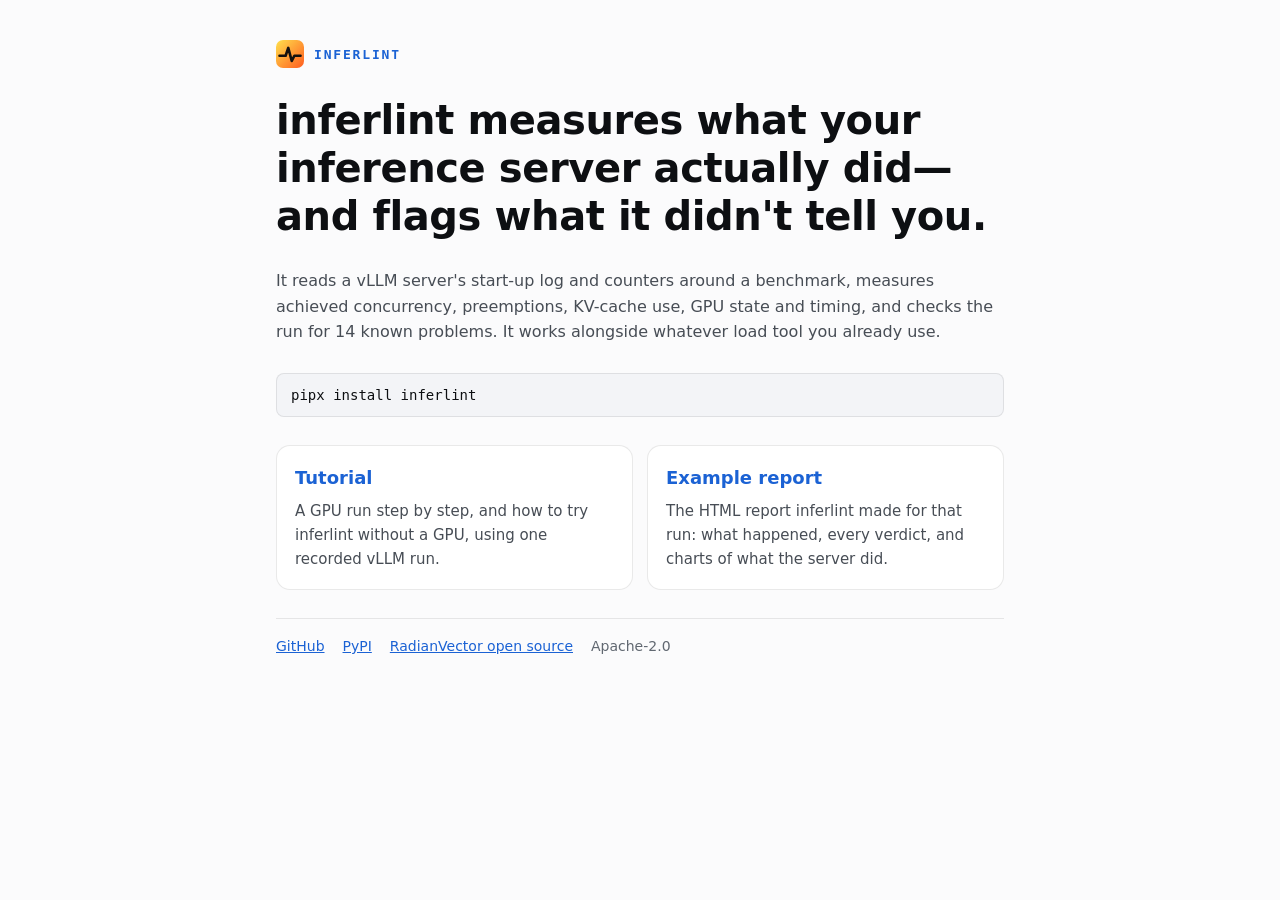
==== docs/index.html @ d8fa6d24 "Tutorial and example report on GitHub Pages docs/ becomes the GitHub Pages site (radianvector.github" ====
<!doctype html>
<html lang="en">
<head>
<meta charset="utf-8">
<meta name="viewport" content="width=device-width,initial-scale=1">
<title>inferlint</title>
<meta name="description" content="inferlint measures what your inference server actually did, and flags what it didn't tell you.">
<link rel="icon" href="data:image/svg+xml,%3Csvg xmlns=%22http://www.w3.org/2000/svg%22 viewBox=%220 0 32 32%22%3E%3Cdefs%3E%3ClinearGradient id=%22inferlint-g%22 x1=%220%22 y1=%220%22 x2=%221%22 y2=%221%22%3E%3Cstop offset=%220%22 stop-color=%22%23ffe14d%22/%3E%3Cstop offset=%221%22 stop-color=%22%23ff5c1f%22/%3E%3C/linearGradient%3E%3C/defs%3E%3Crect width=%2232%22 height=%2232%22 rx=%228%22 fill=%22url%28%23inferlint-g%29%22/%3E%3Cpath d=%22M4 18h7l3-9 4 15 3-6h7%22 fill=%22none%22 stroke=%22%2314110f%22 stroke-width=%223%22 stroke-linecap=%22round%22 stroke-linejoin=%22round%22/%3E%3C/svg%3E">
<style>
:root{
  --page:#fbfbfc;--surface:#ffffff;--ink:#0d0f12;--ink-2:#474d55;--muted:#616871;
  --hair:rgba(13,15,18,.09);--accent:#1b62d4;--hover:rgba(27,98,212,.06);--code-bg:#f3f4f7;
  --sans:'Inter',-apple-system,BlinkMacSystemFont,'Segoe UI',Roboto,system-ui,sans-serif;
  --mono:ui-monospace,SFMono-Regular,'SF Mono',Menlo,Consolas,monospace;
}
@media (prefers-color-scheme:dark){:root{color-scheme:dark;
  --page:#08090a;--surface:#0f1113;--ink:#f4f5f7;--ink-2:#b2b7be;--muted:#8d939b;
  --hair:rgba(255,255,255,.09);--accent:#5fa0ff;--hover:rgba(95,160,255,.08);--code-bg:#15181c;}}
*{box-sizing:border-box}
body{margin:0;background:var(--page);color:var(--ink);font:16px/1.6 var(--sans);-webkit-font-smoothing:antialiased}
.wrap{max-width:760px;margin:0 auto;padding:40px 16px 64px;display:flex;flex-direction:column;gap:28px}
.brand{display:flex;align-items:center;gap:10px;font:700 13px/1 var(--mono);letter-spacing:.14em;text-transform:uppercase;color:var(--accent)}
.brand svg{width:28px;height:28px}
h1{margin:0;font-size:clamp(28px,5vw,40px);line-height:1.2;letter-spacing:-.01em;font-weight:600}
p{margin:0;color:var(--ink-2)}
code{font-family:var(--mono);font-size:14px;background:var(--code-bg);border:1px solid var(--hair);border-radius:8px;padding:10px 14px;display:block;overflow-x:auto}
.cards{display:grid;grid-template-columns:repeat(auto-fit,minmax(260px,1fr));gap:14px}
.cards a{display:flex;flex-direction:column;gap:6px;padding:18px;border:1px solid var(--hair);border-radius:14px;background:var(--surface);color:inherit;text-decoration:none}
.cards a:hover{background:var(--hover);border-color:var(--accent)}
.cards b{font-size:18px;color:var(--accent)}
.cards span{color:var(--ink-2);font-size:15px}
footer{display:flex;flex-wrap:wrap;gap:6px 18px;font-size:14px;color:var(--muted);border-top:1px solid var(--hair);padding-top:16px}
footer a{color:var(--accent)}
</style>
</head>
<body>
<div class="wrap">
  <div class="brand"><svg viewBox="0 0 32 32" aria-hidden="true"><defs><linearGradient id="lg" x1="0" y1="0" x2="1" y2="1"><stop offset="0" stop-color="#ffe14d"/><stop offset="1" stop-color="#ff5c1f"/></linearGradient></defs><rect width="32" height="32" rx="8" fill="url(#lg)"/><path d="M4 18h7l3-9 4 15 3-6h7" fill="none" stroke="#14110f" stroke-width="3" stroke-linecap="round" stroke-linejoin="round"/></svg>inferlint</div>
  <h1>inferlint measures what your inference server actually did—and flags what it didn't tell you.</h1>
  <p>It reads a vLLM server's start-up log and counters around a benchmark, measures achieved concurrency, preemptions, KV-cache use, GPU state and timing, and checks the run for 14 known problems. It works alongside whatever load tool you already use.</p>
  <code>pipx install inferlint</code>
  <nav class="cards" aria-label="Pages">
    <a href="tutorial.html"><b>Tutorial</b><span>A GPU run step by step, and how to try inferlint without a GPU, using one recorded vLLM run.</span></a>
    <a href="example-report.html"><b>Example report</b><span>The HTML report inferlint made for that run: what happened, every verdict, and charts of what the server did.</span></a>
  </nav>
  <footer>
    <a href="https://github.com/radianvector/inferlint">GitHub</a>
    <a href="https://pypi.org/project/inferlint/">PyPI</a>
    <a href="https://radianvector.com/open-source/">RadianVector open source</a>
    <span>Apache-2.0</span>
  </footer>
</div>
</body>
</html>
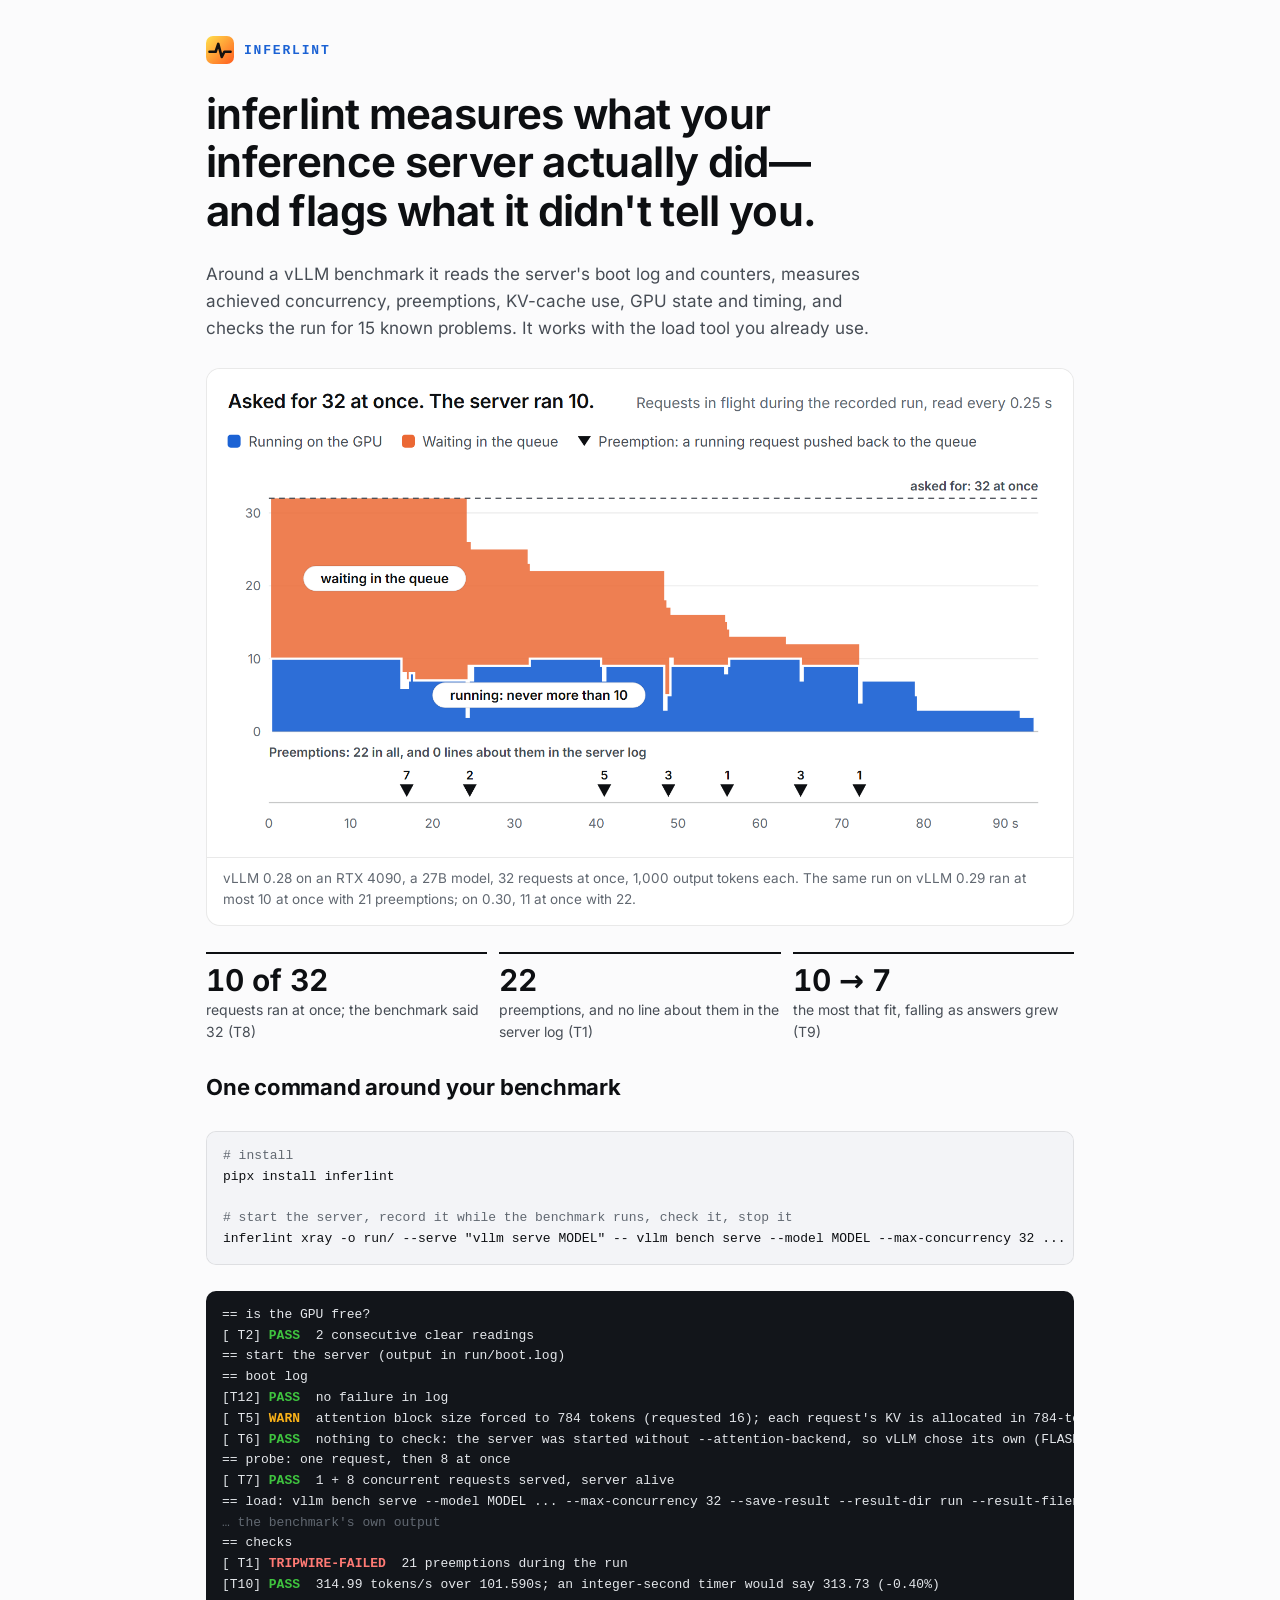
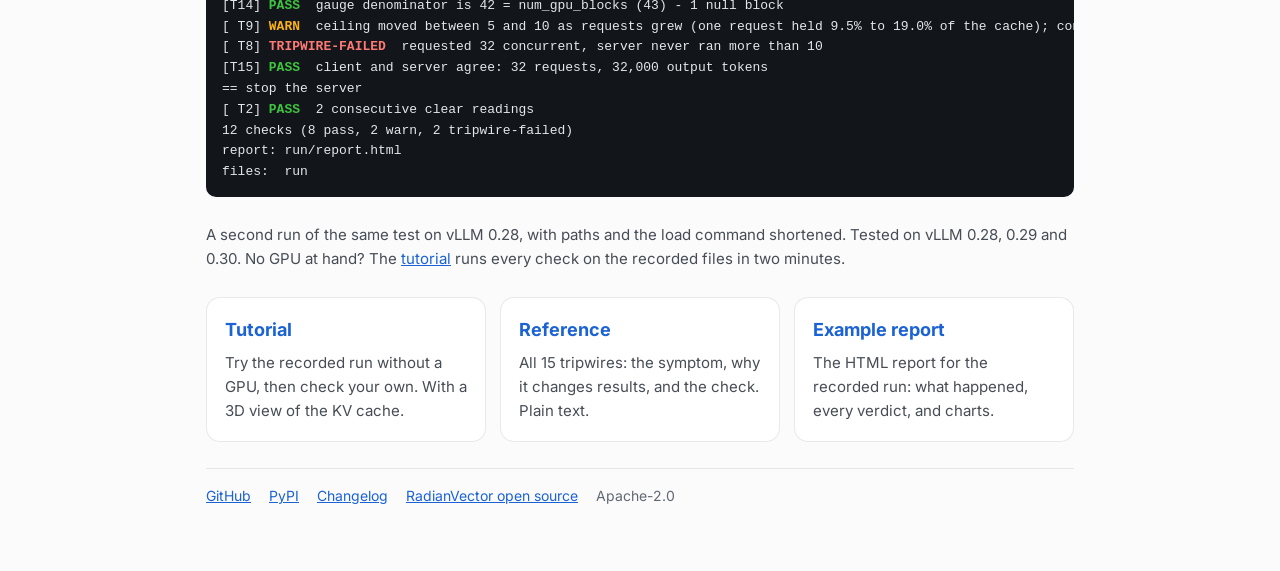
==== commit 85eab393: "Docs for 0.2.0: xray, tested versions, landing page - README: badges, the no-GPU path first, xray wi" ====
--- a/docs/index.html
+++ b/docs/index.html
@@ -5,47 +5,116 @@
 <meta name="viewport" content="width=device-width,initial-scale=1">
 <title>inferlint</title>
 <meta name="description" content="inferlint measures what your inference server actually did, and flags what it didn't tell you.">
+<meta property="og:type" content="website">
+<meta property="og:title" content="inferlint: asked for 32 at once, the server ran 10">
+<meta property="og:description" content="inferlint measures what your inference server actually did, and flags what it didn't tell you. Tested on vLLM 0.28, 0.29 and 0.30.">
+<meta property="og:url" content="https://radianvector.github.io/inferlint/">
+<meta property="og:image" content="https://radianvector.github.io/inferlint/img/og.png">
+<meta name="twitter:card" content="summary_large_image">
 <link rel="icon" href="data:image/svg+xml,%3Csvg xmlns=%22http://www.w3.org/2000/svg%22 viewBox=%220 0 32 32%22%3E%3Cdefs%3E%3ClinearGradient id=%22inferlint-g%22 x1=%220%22 y1=%220%22 x2=%221%22 y2=%221%22%3E%3Cstop offset=%220%22 stop-color=%22%23ffe14d%22/%3E%3Cstop offset=%221%22 stop-color=%22%23ff5c1f%22/%3E%3C/linearGradient%3E%3C/defs%3E%3Crect width=%2232%22 height=%2232%22 rx=%228%22 fill=%22url%28%23inferlint-g%29%22/%3E%3Cpath d=%22M4 18h7l3-9 4 15 3-6h7%22 fill=%22none%22 stroke=%22%2314110f%22 stroke-width=%223%22 stroke-linecap=%22round%22 stroke-linejoin=%22round%22/%3E%3C/svg%3E">
 <style>
+@font-face{font-family:'Inter';font-style:normal;font-weight:100 900;font-display:swap;src:url(fonts/inter-latin-wght-normal.woff2) format('woff2')}
 :root{
   --page:#fbfbfc;--surface:#ffffff;--ink:#0d0f12;--ink-2:#474d55;--muted:#616871;
-  --hair:rgba(13,15,18,.09);--accent:#1b62d4;--hover:rgba(27,98,212,.06);--code-bg:#f3f4f7;
-  --sans:'Inter',-apple-system,BlinkMacSystemFont,'Segoe UI',Roboto,system-ui,sans-serif;
+  --hair:rgba(13,15,18,.09);--accent:#1b62d4;--wash:rgba(27,98,212,.06);--code-bg:#f3f4f7;
+  --term-bg:#12151a;--term-ink:#e4e7eb;--t-pass:#3fc43f;--t-warn:#fab219;--t-fail:#ff7a74;
+  --sans:'Inter',system-ui,-apple-system,BlinkMacSystemFont,'Segoe UI',Roboto,sans-serif;
   --mono:ui-monospace,SFMono-Regular,'SF Mono',Menlo,Consolas,monospace;
 }
 @media (prefers-color-scheme:dark){:root{color-scheme:dark;
   --page:#08090a;--surface:#0f1113;--ink:#f4f5f7;--ink-2:#b2b7be;--muted:#8d939b;
-  --hair:rgba(255,255,255,.09);--accent:#5fa0ff;--hover:rgba(95,160,255,.08);--code-bg:#15181c;}}
+  --hair:rgba(255,255,255,.09);--accent:#5fa0ff;--wash:rgba(95,160,255,.08);--code-bg:#15181c;}}
 *{box-sizing:border-box}
 body{margin:0;background:var(--page);color:var(--ink);font:16px/1.6 var(--sans);-webkit-font-smoothing:antialiased}
-.wrap{max-width:760px;margin:0 auto;padding:40px 16px 64px;display:flex;flex-direction:column;gap:28px}
+a{color:var(--accent)}
+.wrap{max-width:900px;margin:0 auto;padding:36px 16px 64px;display:flex;flex-direction:column;gap:26px}
 .brand{display:flex;align-items:center;gap:10px;font:700 13px/1 var(--mono);letter-spacing:.14em;text-transform:uppercase;color:var(--accent)}
 .brand svg{width:28px;height:28px}
-h1{margin:0;font-size:clamp(28px,5vw,40px);line-height:1.2;letter-spacing:-.01em;font-weight:600}
-p{margin:0;color:var(--ink-2)}
-code{font-family:var(--mono);font-size:14px;background:var(--code-bg);border:1px solid var(--hair);border-radius:8px;padding:10px 14px;display:block;overflow-x:auto}
-.cards{display:grid;grid-template-columns:repeat(auto-fit,minmax(260px,1fr));gap:14px}
+h1{margin:0;font-size:clamp(28px,5vw,42px);line-height:1.15;letter-spacing:-.015em;font-weight:650;max-width:22ch}
+.lede{margin:0;color:var(--ink-2);font-size:17px;max-width:62ch}
+.chart{margin:0;border:1px solid var(--hair);border-radius:14px;background:var(--surface);overflow:hidden}
+.chart img{display:block;width:100%;height:auto}
+.chart figcaption{padding:10px 16px 14px;font-size:13.5px;color:var(--muted);border-top:1px solid var(--hair)}
+.stats{list-style:none;margin:0;padding:0;display:grid;grid-template-columns:repeat(auto-fit,minmax(190px,1fr));gap:12px}
+.stats li{border-top:2px solid var(--ink);padding-top:10px;display:flex;flex-direction:column;gap:2px}
+.stats b{font-size:30px;line-height:1.1;font-weight:650;font-variant-numeric:tabular-nums}
+.stats span{color:var(--ink-2);font-size:14px}
+h2{margin:0;font-size:22px;letter-spacing:-.01em}
+pre{margin:0;padding:14px 16px;border-radius:10px;overflow-x:auto;font:13px/1.6 var(--mono)}
+pre.cmd{background:var(--code-bg);border:1px solid var(--hair);color:var(--ink)}
+pre.out{background:var(--term-bg);color:var(--term-ink)}
+pre .c{color:var(--muted)}
+.s-pass{color:var(--t-pass);font-weight:700}.s-warn{color:var(--t-warn);font-weight:700}.s-fail{color:var(--t-fail);font-weight:700}
+.cards{display:grid;grid-template-columns:repeat(auto-fit,minmax(230px,1fr));gap:14px}
 .cards a{display:flex;flex-direction:column;gap:6px;padding:18px;border:1px solid var(--hair);border-radius:14px;background:var(--surface);color:inherit;text-decoration:none}
-.cards a:hover{background:var(--hover);border-color:var(--accent)}
+.cards a:hover{background:var(--wash);border-color:var(--accent)}
 .cards b{font-size:18px;color:var(--accent)}
 .cards span{color:var(--ink-2);font-size:15px}
+.note{margin:0;color:var(--ink-2);font-size:15px}
 footer{display:flex;flex-wrap:wrap;gap:6px 18px;font-size:14px;color:var(--muted);border-top:1px solid var(--hair);padding-top:16px}
-footer a{color:var(--accent)}
 </style>
 </head>
 <body>
 <div class="wrap">
   <div class="brand"><svg viewBox="0 0 32 32" aria-hidden="true"><defs><linearGradient id="lg" x1="0" y1="0" x2="1" y2="1"><stop offset="0" stop-color="#ffe14d"/><stop offset="1" stop-color="#ff5c1f"/></linearGradient></defs><rect width="32" height="32" rx="8" fill="url(#lg)"/><path d="M4 18h7l3-9 4 15 3-6h7" fill="none" stroke="#14110f" stroke-width="3" stroke-linecap="round" stroke-linejoin="round"/></svg>inferlint</div>
   <h1>inferlint measures what your inference server actually did—and flags what it didn't tell you.</h1>
-  <p>It reads a vLLM server's start-up log and counters around a benchmark, measures achieved concurrency, preemptions, KV-cache use, GPU state and timing, and checks the run for 14 known problems. It works alongside whatever load tool you already use.</p>
-  <code>pipx install inferlint</code>
-  <nav class="cards" aria-label="Pages">
-    <a href="tutorial.html"><b>Tutorial</b><span>A GPU run step by step, and how to try inferlint without a GPU, using one recorded vLLM run.</span></a>
-    <a href="example-report.html"><b>Example report</b><span>The HTML report inferlint made for that run: what happened, every verdict, and charts of what the server did.</span></a>
+  <p class="lede">Around a vLLM benchmark it reads the server's boot log and counters, measures achieved concurrency, preemptions, KV-cache use, GPU state and timing, and checks the run for 15 known problems. It works with the load tool you already use.</p>
+
+  <figure class="chart">
+    <picture>
+      <source media="(prefers-color-scheme: dark)" srcset="img/hook-dark.png">
+      <img src="img/hook-light.png" width="1600" height="900" alt="Requests over a 93-second run: the load tool kept 32 open, the server never ran more than 10 at once, the rest waited, and 22 preemptions happened with no log line.">
+    </picture>
+    <figcaption>vLLM 0.28 on an RTX 4090, a 27B model, 32 requests at once, 1,000 output tokens each. The same run on vLLM 0.29 ran at most 10 at once with 21 preemptions; on 0.30, 11 at once with 22.</figcaption>
+  </figure>
+
+  <ul class="stats">
+    <li><b>10 of 32</b><span>requests ran at once; the benchmark said 32 (T8)</span></li>
+    <li><b>22</b><span>preemptions, and no line about them in the server log (T1)</span></li>
+    <li><b>10 → 7</b><span>the most that fit, falling as answers grew (T9)</span></li>
+  </ul>
+
+  <h2>One command around your benchmark</h2>
+  <pre class="cmd"><span class="c"># install</span>
+pipx install inferlint
+
+<span class="c"># start the server, record it while the benchmark runs, check it, stop it</span>
+inferlint xray -o run/ --serve "vllm serve MODEL" -- vllm bench serve --model MODEL --max-concurrency 32 ...</pre>
+  <pre class="out">== is the GPU free?
+[ T2] <span class="s-pass">PASS</span>  2 consecutive clear readings
+== start the server (output in run/boot.log)
+== boot log
+[T12] <span class="s-pass">PASS</span>  no failure in log
+[ T5] <span class="s-warn">WARN</span>  attention block size forced to 784 tokens (requested 16); each request's KV is allocated in 784-token units
+[ T6] <span class="s-pass">PASS</span>  nothing to check: the server was started without --attention-backend, so vLLM chose its own (FLASH_ATTN) and nothing could be ignored; there was no draft model either
+== probe: one request, then 8 at once
+[ T7] <span class="s-pass">PASS</span>  1 + 8 concurrent requests served, server alive
+== load: vllm bench serve --model MODEL ... --max-concurrency 32 --save-result --result-dir run --result-filename bench.json
+<span class="c">… the benchmark's own output</span>
+== checks
+[ T1] <span class="s-fail">TRIPWIRE-FAILED</span>  21 preemptions during the run
+[T10] <span class="s-pass">PASS</span>  314.99 tokens/s over 101.590s; an integer-second timer would say 313.73 (-0.40%)
+[T14] <span class="s-pass">PASS</span>  gauge denominator is 42 = num_gpu_blocks (43) - 1 null block
+[ T9] <span class="s-warn">WARN</span>  ceiling moved between 5 and 10 as requests grew (one request held 9.5% to 19.0% of the cache); concurrency was not a constant of this run
+[ T8] <span class="s-fail">TRIPWIRE-FAILED</span>  requested 32 concurrent, server never ran more than 10
+[T15] <span class="s-pass">PASS</span>  client and server agree: 32 requests, 32,000 output tokens
+== stop the server
+[ T2] <span class="s-pass">PASS</span>  2 consecutive clear readings
+12 checks (8 pass, 2 warn, 2 tripwire-failed)
+report: run/report.html
+files:  run</pre>
+  <p class="note">A second run of the same test on vLLM 0.28, with paths and the load command shortened. Tested on vLLM 0.28, 0.29 and 0.30. No GPU at hand? The <a href="tutorial.html#no-gpu">tutorial</a> runs every check on the recorded files in two minutes.</p>
+
+  <nav class="cards" aria-label="Documentation">
+    <a href="tutorial.html"><b>Tutorial</b><span>Try the recorded run without a GPU, then check your own. With a 3D view of the KV cache.</span></a>
+    <a href="https://github.com/radianvector/inferlint/blob/main/docs/tripwires.md"><b>Reference</b><span>All 15 tripwires: the symptom, why it changes results, and the check. Plain text.</span></a>
+    <a href="example-report.html"><b>Example report</b><span>The HTML report for the recorded run: what happened, every verdict, and charts.</span></a>
   </nav>
+
   <footer>
     <a href="https://github.com/radianvector/inferlint">GitHub</a>
     <a href="https://pypi.org/project/inferlint/">PyPI</a>
+    <a href="https://github.com/radianvector/inferlint/blob/main/CHANGELOG.md">Changelog</a>
     <a href="https://radianvector.com/open-source/">RadianVector open source</a>
     <span>Apache-2.0</span>
   </footer>
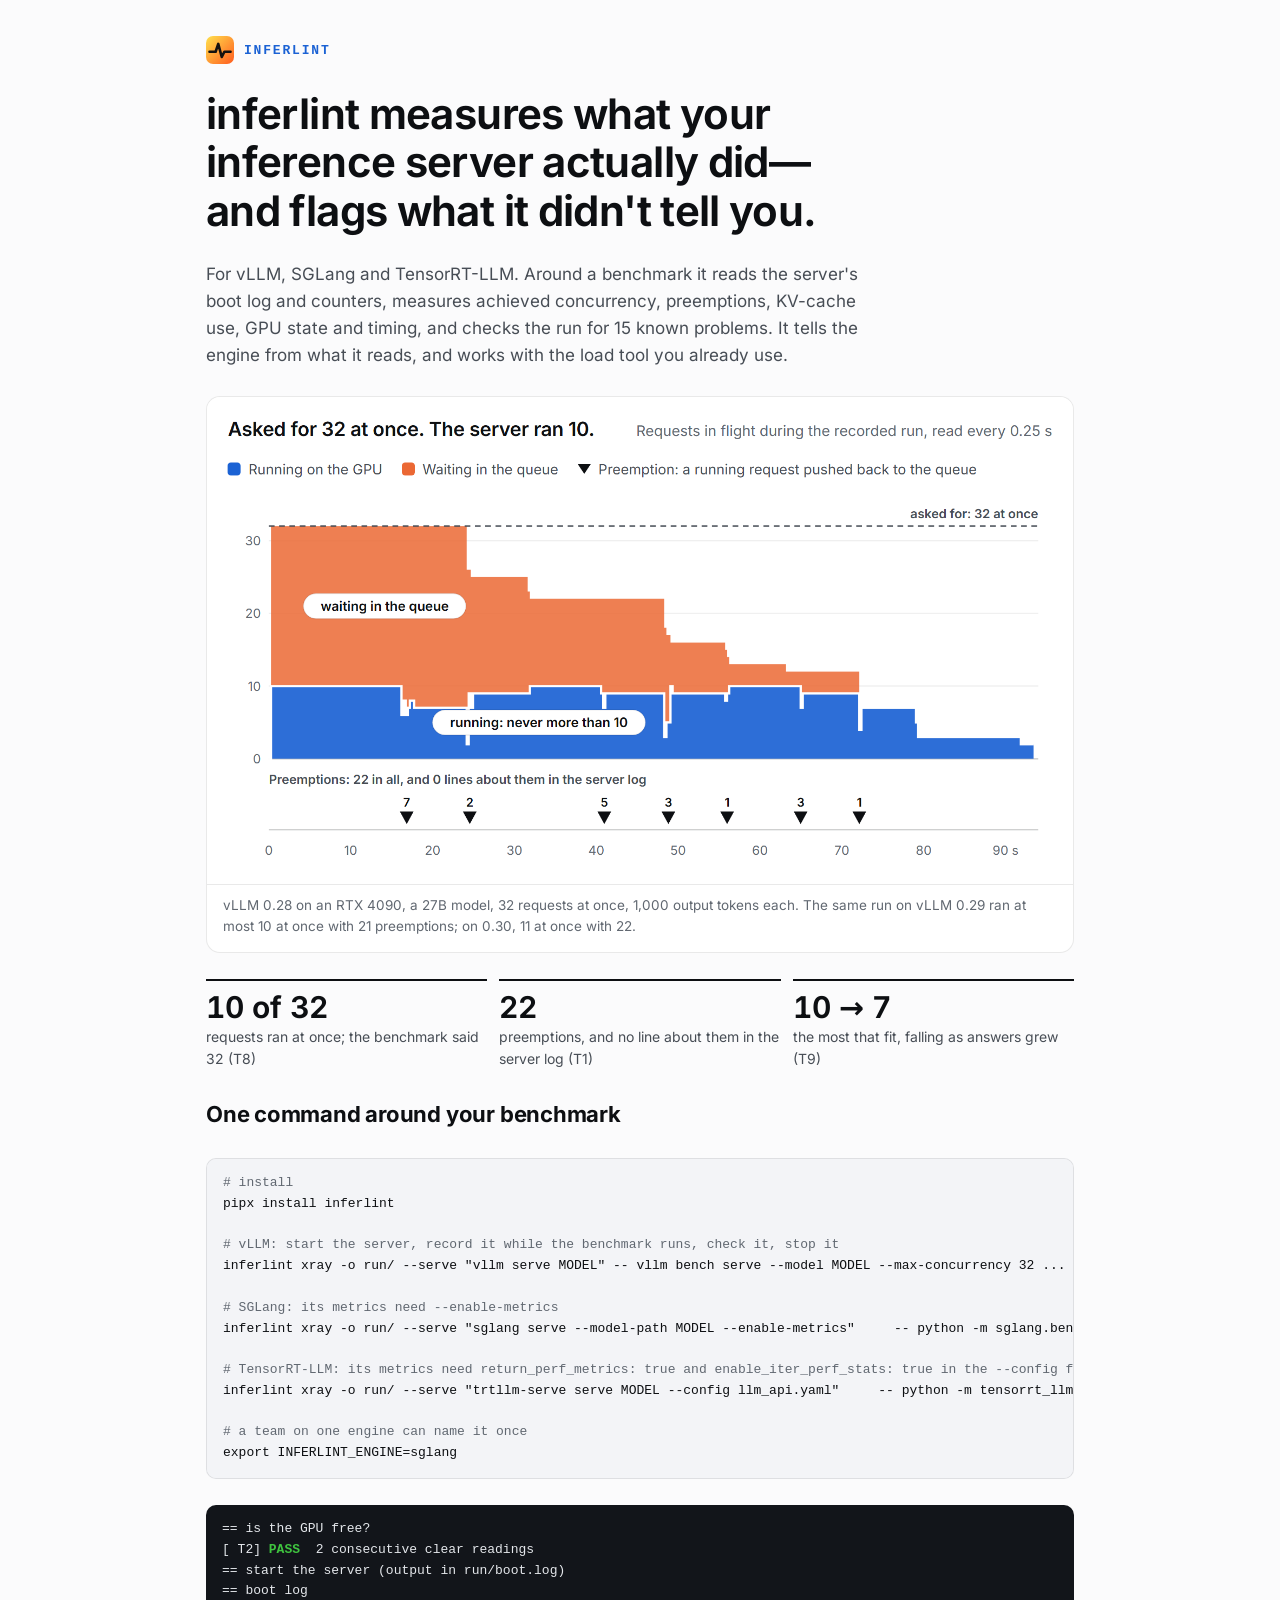
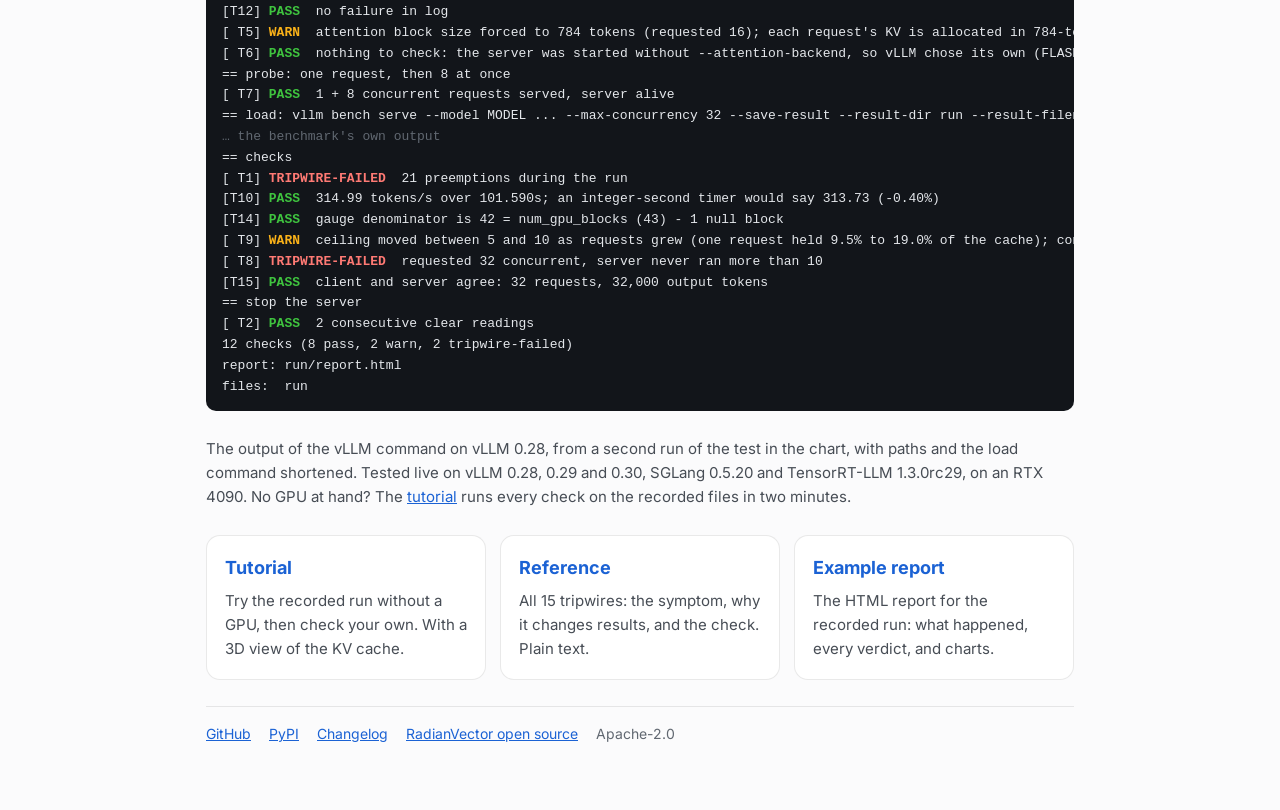
==== commit b6f89bd2: "All three engines throughout: their own benchmark clients, ports, tests, docs - xray and report read" ====
--- a/docs/index.html
+++ b/docs/index.html
@@ -7,7 +7,7 @@
 <meta name="description" content="inferlint measures what your inference server actually did, and flags what it didn't tell you.">
 <meta property="og:type" content="website">
 <meta property="og:title" content="inferlint: asked for 32 at once, the server ran 10">
-<meta property="og:description" content="inferlint measures what your inference server actually did, and flags what it didn't tell you. Tested on vLLM 0.28, 0.29 and 0.30.">
+<meta property="og:description" content="inferlint measures what your inference server actually did, and flags what it didn't tell you. For vLLM, SGLang and TensorRT-LLM.">
 <meta property="og:url" content="https://radianvector.github.io/inferlint/">
 <meta property="og:image" content="https://radianvector.github.io/inferlint/img/og.png">
 <meta name="twitter:card" content="summary_large_image">
@@ -58,7 +58,7 @@
 <div class="wrap">
   <div class="brand"><svg viewBox="0 0 32 32" aria-hidden="true"><defs><linearGradient id="lg" x1="0" y1="0" x2="1" y2="1"><stop offset="0" stop-color="#ffe14d"/><stop offset="1" stop-color="#ff5c1f"/></linearGradient></defs><rect width="32" height="32" rx="8" fill="url(#lg)"/><path d="M4 18h7l3-9 4 15 3-6h7" fill="none" stroke="#14110f" stroke-width="3" stroke-linecap="round" stroke-linejoin="round"/></svg>inferlint</div>
   <h1>inferlint measures what your inference server actually did—and flags what it didn't tell you.</h1>
-  <p class="lede">Around a vLLM benchmark it reads the server's boot log and counters, measures achieved concurrency, preemptions, KV-cache use, GPU state and timing, and checks the run for 15 known problems. It works with the load tool you already use.</p>
+  <p class="lede">For vLLM, SGLang and TensorRT-LLM. Around a benchmark it reads the server's boot log and counters, measures achieved concurrency, preemptions, KV-cache use, GPU state and timing, and checks the run for 15 known problems. It tells the engine from what it reads, and works with the load tool you already use.</p>
 
   <figure class="chart">
     <picture>
@@ -78,8 +78,17 @@
   <pre class="cmd"><span class="c"># install</span>
 pipx install inferlint
 
-<span class="c"># start the server, record it while the benchmark runs, check it, stop it</span>
-inferlint xray -o run/ --serve "vllm serve MODEL" -- vllm bench serve --model MODEL --max-concurrency 32 ...</pre>
+<span class="c"># vLLM: start the server, record it while the benchmark runs, check it, stop it</span>
+inferlint xray -o run/ --serve "vllm serve MODEL" -- vllm bench serve --model MODEL --max-concurrency 32 ...
+
+<span class="c"># SGLang: its metrics need --enable-metrics</span>
+inferlint xray -o run/ --serve "sglang serve --model-path MODEL --enable-metrics"     -- python -m sglang.benchmark.serving --model MODEL --max-concurrency 32 ...
+
+<span class="c"># TensorRT-LLM: its metrics need return_perf_metrics: true and enable_iter_perf_stats: true in the --config file</span>
+inferlint xray -o run/ --serve "trtllm-serve serve MODEL --config llm_api.yaml"     -- python -m tensorrt_llm.serve.scripts.benchmark_serving --model MODEL --max-concurrency 32 ...
+
+<span class="c"># a team on one engine can name it once</span>
+export INFERLINT_ENGINE=sglang</pre>
   <pre class="out">== is the GPU free?
 [ T2] <span class="s-pass">PASS</span>  2 consecutive clear readings
 == start the server (output in run/boot.log)
@@ -103,7 +112,7 @@
 12 checks (8 pass, 2 warn, 2 tripwire-failed)
 report: run/report.html
 files:  run</pre>
-  <p class="note">A second run of the same test on vLLM 0.28, with paths and the load command shortened. Tested on vLLM 0.28, 0.29 and 0.30. No GPU at hand? The <a href="tutorial.html#no-gpu">tutorial</a> runs every check on the recorded files in two minutes.</p>
+  <p class="note">The output of the vLLM command on vLLM 0.28, from a second run of the test in the chart, with paths and the load command shortened. Tested live on vLLM 0.28, 0.29 and 0.30, SGLang 0.5.20 and TensorRT-LLM 1.3.0rc29, on an RTX 4090. No GPU at hand? The <a href="tutorial.html#no-gpu">tutorial</a> runs every check on the recorded files in two minutes.</p>
 
   <nav class="cards" aria-label="Documentation">
     <a href="tutorial.html"><b>Tutorial</b><span>Try the recorded run without a GPU, then check your own. With a 3D view of the KV cache.</span></a>
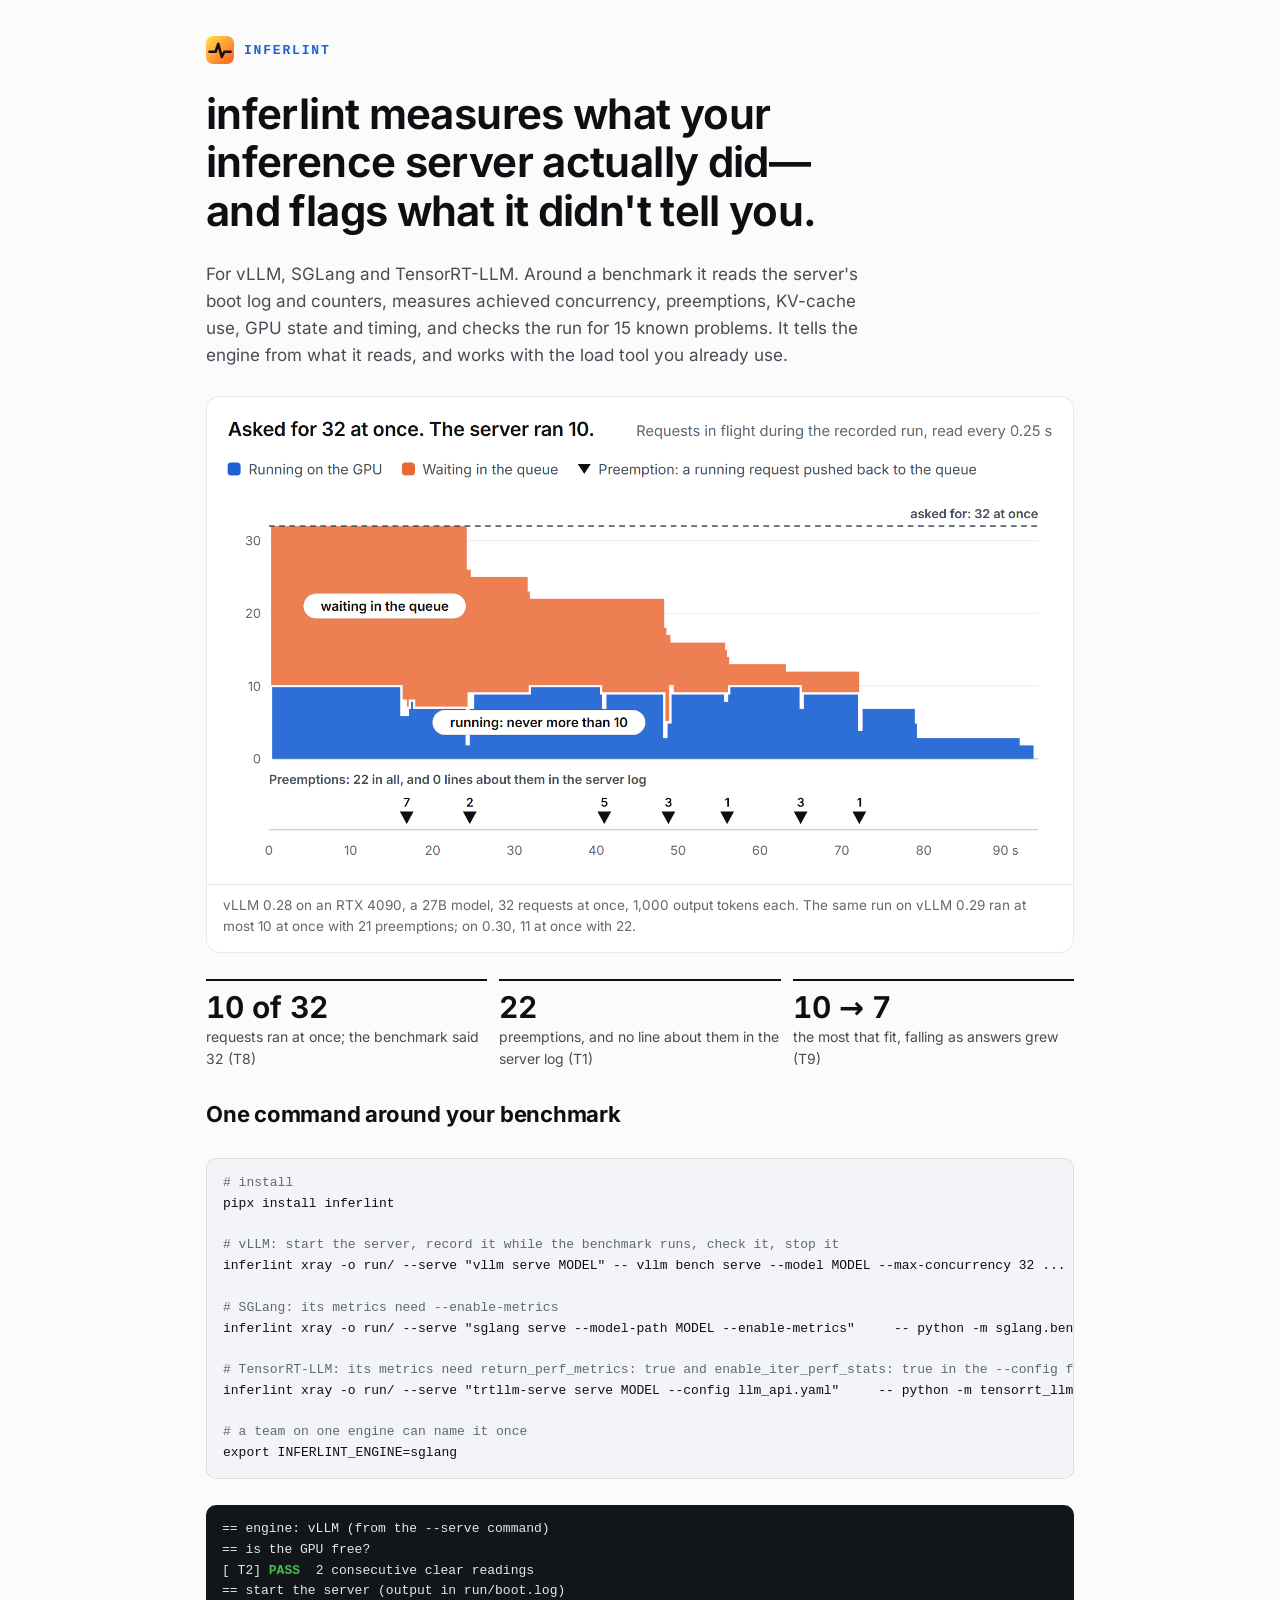
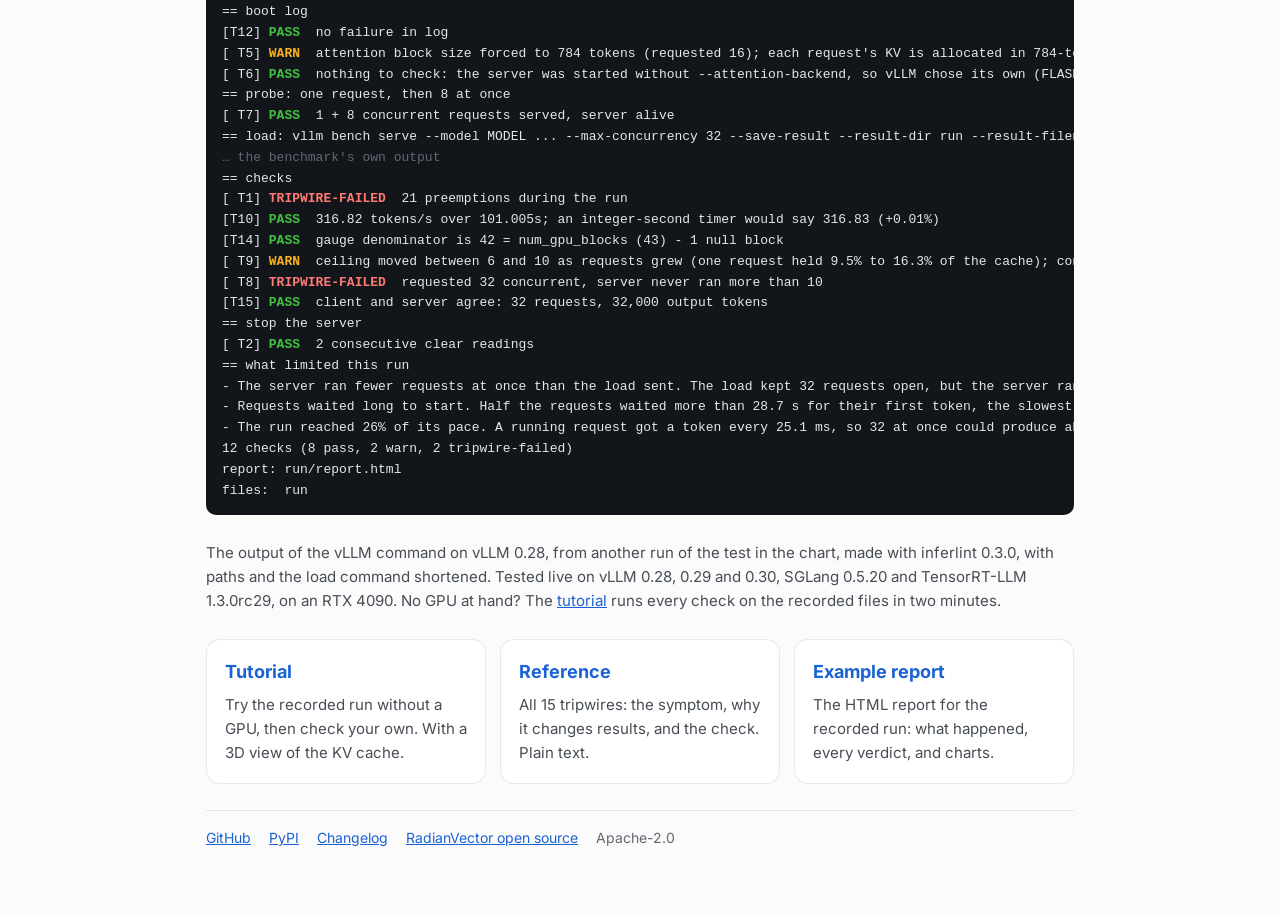
==== commit 2ade3c0f: "Tutorial up to date with 0.3.0: engines, xray output, report - The no-GPU path reads the recorded SG" ====
--- a/docs/index.html
+++ b/docs/index.html
@@ -89,7 +89,8 @@
 
 <span class="c"># a team on one engine can name it once</span>
 export INFERLINT_ENGINE=sglang</pre>
-  <pre class="out">== is the GPU free?
+  <pre class="out">== engine: vLLM (from the --serve command)
+== is the GPU free?
 [ T2] <span class="s-pass">PASS</span>  2 consecutive clear readings
 == start the server (output in run/boot.log)
 == boot log
@@ -102,17 +103,21 @@
 <span class="c">… the benchmark's own output</span>
 == checks
 [ T1] <span class="s-fail">TRIPWIRE-FAILED</span>  21 preemptions during the run
-[T10] <span class="s-pass">PASS</span>  314.99 tokens/s over 101.590s; an integer-second timer would say 313.73 (-0.40%)
+[T10] <span class="s-pass">PASS</span>  316.82 tokens/s over 101.005s; an integer-second timer would say 316.83 (+0.01%)
 [T14] <span class="s-pass">PASS</span>  gauge denominator is 42 = num_gpu_blocks (43) - 1 null block
-[ T9] <span class="s-warn">WARN</span>  ceiling moved between 5 and 10 as requests grew (one request held 9.5% to 19.0% of the cache); concurrency was not a constant of this run
+[ T9] <span class="s-warn">WARN</span>  ceiling moved between 6 and 10 as requests grew (one request held 9.5% to 16.3% of the cache); concurrency was not a constant of this run
 [ T8] <span class="s-fail">TRIPWIRE-FAILED</span>  requested 32 concurrent, server never ran more than 10
 [T15] <span class="s-pass">PASS</span>  client and server agree: 32 requests, 32,000 output tokens
 == stop the server
 [ T2] <span class="s-pass">PASS</span>  2 consecutive clear readings
+== what limited this run
+- The server ran fewer requests at once than the load sent. The load kept 32 requests open, but the server ran at most 10 at once. It also preempted 21 running requests.
+- Requests waited long to start. Half the requests waited more than 28.7 s for their first token, the slowest (p99) 73.2 s, most of it in the queue.
+- The run reached 26% of its pace. A running request got a token every 25.1 ms, so 32 at once could produce about 1,274 tokens/s. The run averaged 337, 26% of that: on average 8 requests ran at once, not 32.
 12 checks (8 pass, 2 warn, 2 tripwire-failed)
 report: run/report.html
 files:  run</pre>
-  <p class="note">The output of the vLLM command on vLLM 0.28, from a second run of the test in the chart, with paths and the load command shortened. Tested live on vLLM 0.28, 0.29 and 0.30, SGLang 0.5.20 and TensorRT-LLM 1.3.0rc29, on an RTX 4090. No GPU at hand? The <a href="tutorial.html#no-gpu">tutorial</a> runs every check on the recorded files in two minutes.</p>
+  <p class="note">The output of the vLLM command on vLLM 0.28, from another run of the test in the chart, made with inferlint 0.3.0, with paths and the load command shortened. Tested live on vLLM 0.28, 0.29 and 0.30, SGLang 0.5.20 and TensorRT-LLM 1.3.0rc29, on an RTX 4090. No GPU at hand? The <a href="tutorial.html#no-gpu">tutorial</a> runs every check on the recorded files in two minutes.</p>
 
   <nav class="cards" aria-label="Documentation">
     <a href="tutorial.html"><b>Tutorial</b><span>Try the recorded run without a GPU, then check your own. With a 3D view of the KV cache.</span></a>
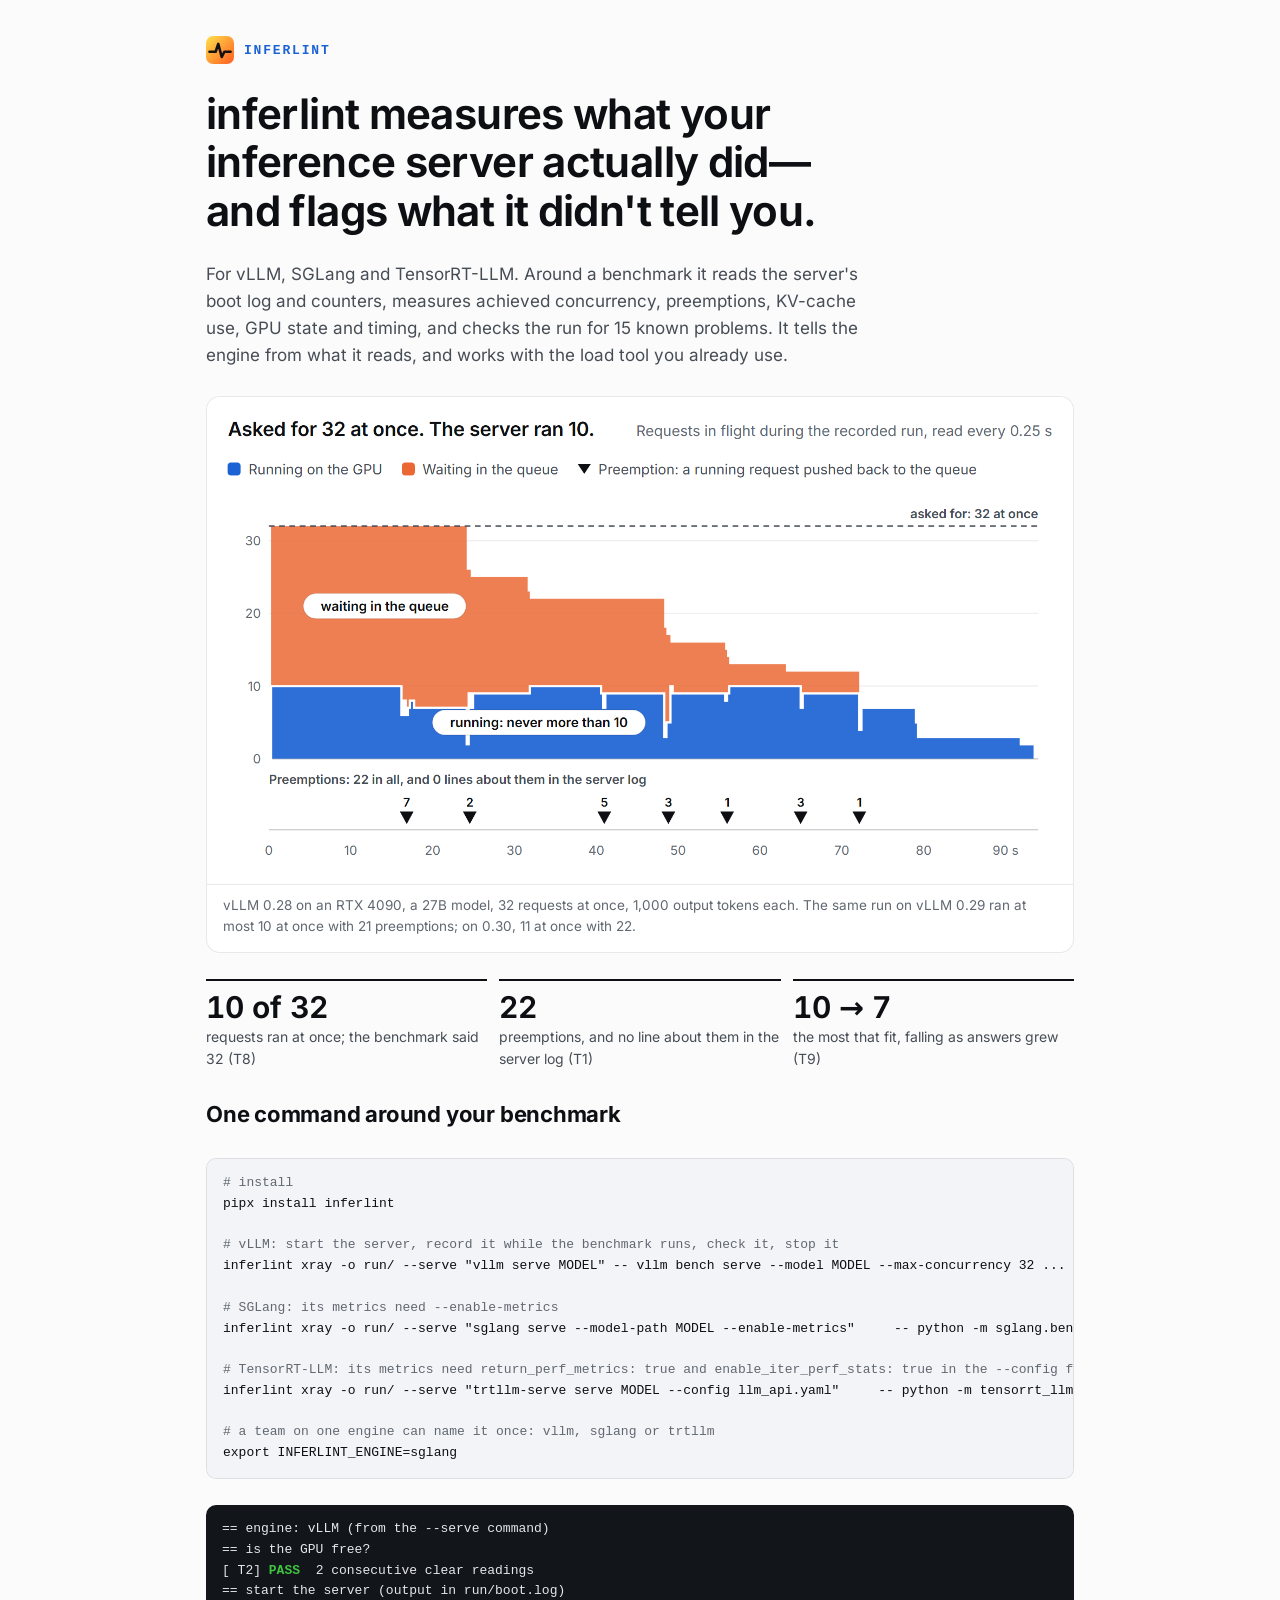
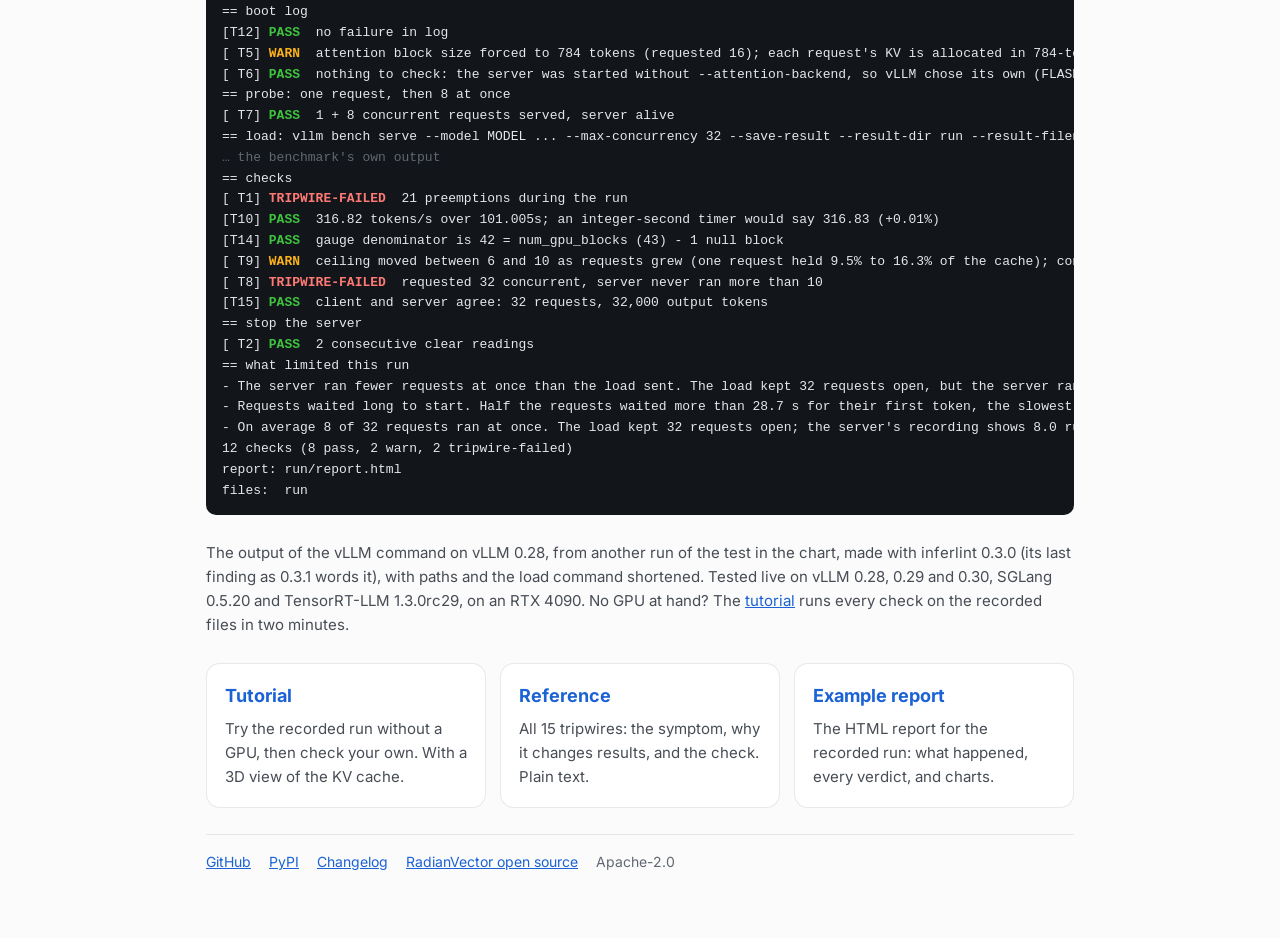
==== commit 8a1adcfc: "Release 0.3.1: say how many requests ran on average, not a share of a computed throughput The third " ====
--- a/docs/index.html
+++ b/docs/index.html
@@ -87,7 +87,7 @@
 <span class="c"># TensorRT-LLM: its metrics need return_perf_metrics: true and enable_iter_perf_stats: true in the --config file</span>
 inferlint xray -o run/ --serve "trtllm-serve serve MODEL --config llm_api.yaml"     -- python -m tensorrt_llm.serve.scripts.benchmark_serving --model MODEL --max-concurrency 32 ...
 
-<span class="c"># a team on one engine can name it once</span>
+<span class="c"># a team on one engine can name it once: vllm, sglang or trtllm</span>
 export INFERLINT_ENGINE=sglang</pre>
   <pre class="out">== engine: vLLM (from the --serve command)
 == is the GPU free?
@@ -113,11 +113,11 @@
 == what limited this run
 - The server ran fewer requests at once than the load sent. The load kept 32 requests open, but the server ran at most 10 at once. It also preempted 21 running requests.
 - Requests waited long to start. Half the requests waited more than 28.7 s for their first token, the slowest (p99) 73.2 s, most of it in the queue.
-- The run reached 26% of its pace. A running request got a token every 25.1 ms, so 32 at once could produce about 1,274 tokens/s. The run averaged 337, 26% of that: on average 8 requests ran at once, not 32.
+- On average 8 of 32 requests ran at once. The load kept 32 requests open; the server's recording shows 8.0 running on average while it was busy. The load tool measured 337 output tokens/s over the whole run.
 12 checks (8 pass, 2 warn, 2 tripwire-failed)
 report: run/report.html
 files:  run</pre>
-  <p class="note">The output of the vLLM command on vLLM 0.28, from another run of the test in the chart, made with inferlint 0.3.0, with paths and the load command shortened. Tested live on vLLM 0.28, 0.29 and 0.30, SGLang 0.5.20 and TensorRT-LLM 1.3.0rc29, on an RTX 4090. No GPU at hand? The <a href="tutorial.html#no-gpu">tutorial</a> runs every check on the recorded files in two minutes.</p>
+  <p class="note">The output of the vLLM command on vLLM 0.28, from another run of the test in the chart, made with inferlint 0.3.0 (its last finding as 0.3.1 words it), with paths and the load command shortened. Tested live on vLLM 0.28, 0.29 and 0.30, SGLang 0.5.20 and TensorRT-LLM 1.3.0rc29, on an RTX 4090. No GPU at hand? The <a href="tutorial.html#no-gpu">tutorial</a> runs every check on the recorded files in two minutes.</p>
 
   <nav class="cards" aria-label="Documentation">
     <a href="tutorial.html"><b>Tutorial</b><span>Try the recorded run without a GPU, then check your own. With a 3D view of the KV cache.</span></a>
